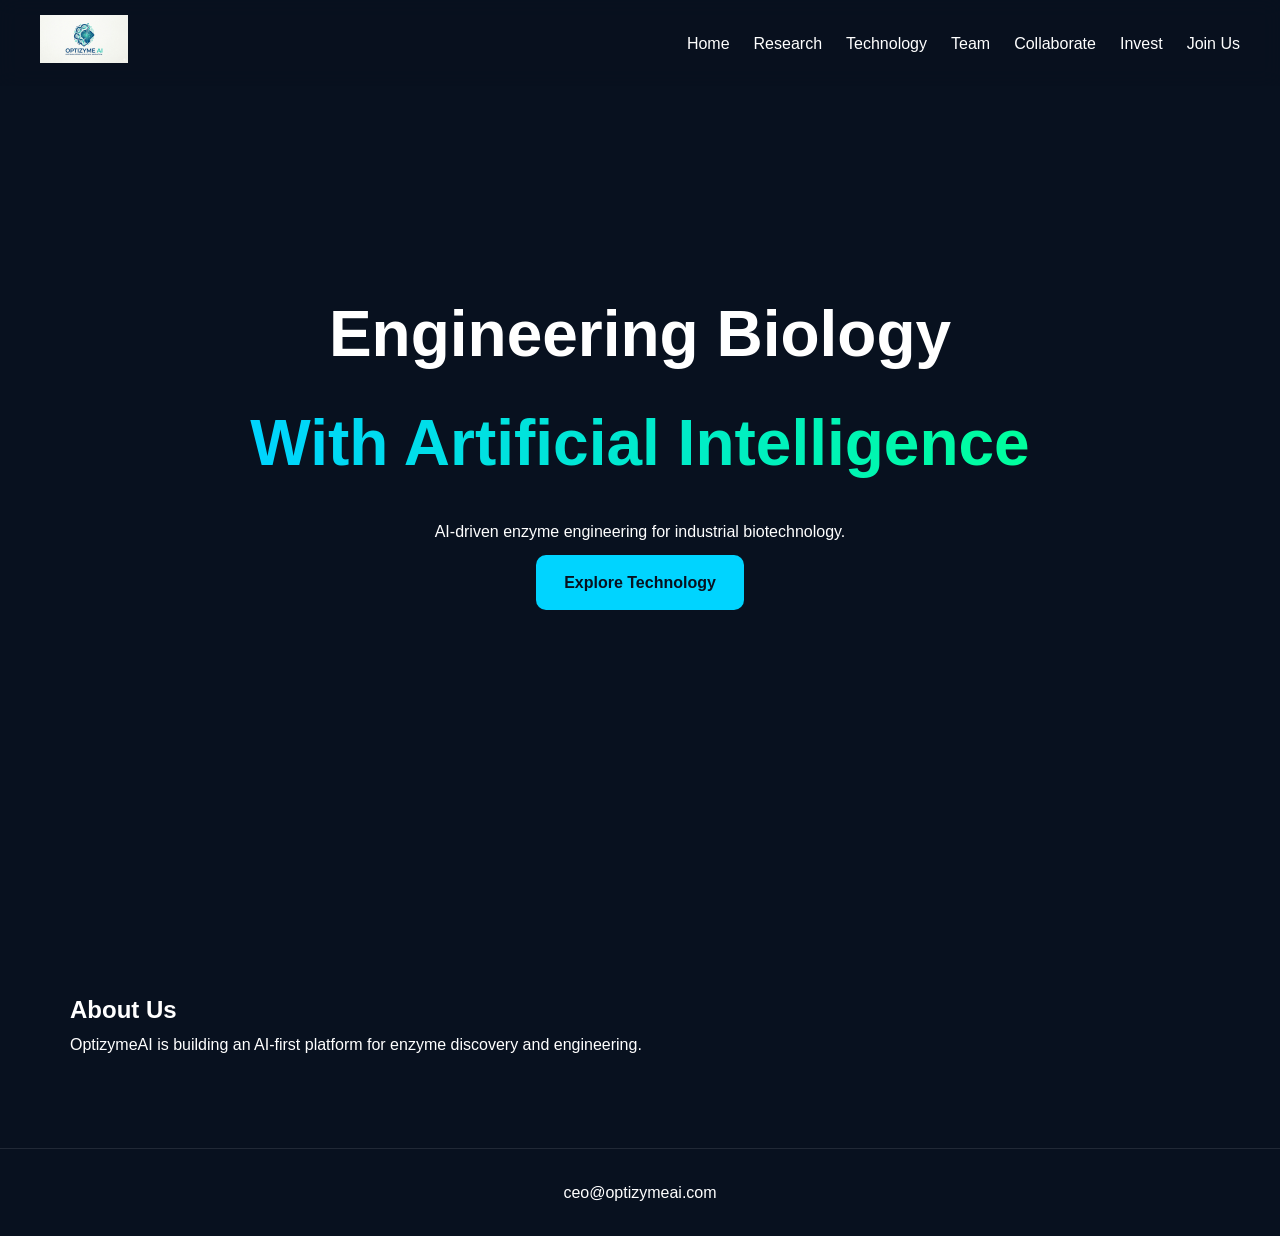
==== index.html @ c74d1031 "Add files via upload" ====
<!DOCTYPE html><html><head><title>OptizymeAI</title>
<link rel="stylesheet" href="style.css"></head><body>
<header><nav><div class="logo"><img src="logo.png"></div>
<ul>
<li><a href="index.html">Home</a></li>
<li><a href="research.html">Research</a></li>
<li><a href="technology.html">Technology</a></li>
<li><a href="team.html">Team</a></li>
<li><a href="collaborate.html">Collaborate</a></li>
<li><a href="invest.html">Invest</a></li>
<li><a href="join.html">Join Us</a></li>
</ul></nav></header>

<section class="hero">
<div class="hero-content">
<h1>Engineering Biology <br><span class="gradient">With Artificial Intelligence</span></h1>
<p>AI-driven enzyme engineering for industrial biotechnology.</p>
<a class="btn" href="technology.html">Explore Technology</a>
</div>
</section>

<section class="section">
<h2>About Us</h2>
<p>OptizymeAI is building an AI-first platform for enzyme discovery and engineering.</p>
</section>
<footer>ceo@optizymeai.com</footer>
</body></html>
---- style.css ----
*{margin:0;padding:0;box-sizing:border-box}
body{
font-family:Arial,sans-serif;
background:#08111f;
color:white;
line-height:1.7;
}
header{
position:fixed;top:0;width:100%;z-index:1000;
background:rgba(8,17,31,.75);
backdrop-filter:blur(10px);
}
nav{display:flex;justify-content:space-between;align-items:center;padding:15px 40px}
.logo img{height:48px}
nav ul{display:flex;list-style:none;gap:24px}
nav a{color:white;text-decoration:none}
.hero{
height:100vh;display:flex;align-items:center;justify-content:center;
text-align:center;position:relative;overflow:hidden;
}
.hero::before{
content:"";position:absolute;inset:0;
background-size:cover;background-position:center;
animation:bgRotate 24s infinite;
filter:brightness(.35);
}
@keyframes bgRotate{
0%,20%{background-image:url('Bg1.png')}
25%,45%{background-image:url('Bg2.png')}
50%,70%{background-image:url('Bg3.png')}
75%,100%{background-image:url('Bg4.png')}
}
.hero-content{position:relative;z-index:2;max-width:900px;padding:20px}
.hero h1{font-size:4rem;margin-bottom:20px}
.gradient{
background:linear-gradient(90deg,#00d4ff,#00ff9c);
-webkit-background-clip:text;
-webkit-text-fill-color:transparent;
}
.btn{
display:inline-block;padding:14px 28px;background:#00d4ff;color:#08111f;
text-decoration:none;border-radius:10px;font-weight:bold;margin:10px;
}
.section{max-width:1200px;margin:auto;padding:90px 30px}
.cards{display:grid;grid-template-columns:repeat(auto-fit,minmax(260px,1fr));gap:20px;margin-top:25px}
.card{
background:rgba(255,255,255,.05);
backdrop-filter:blur(10px);
border:1px solid rgba(255,255,255,.08);
padding:25px;border-radius:18px;
}
footer{text-align:center;padding:30px;border-top:1px solid rgba(255,255,255,.1)}
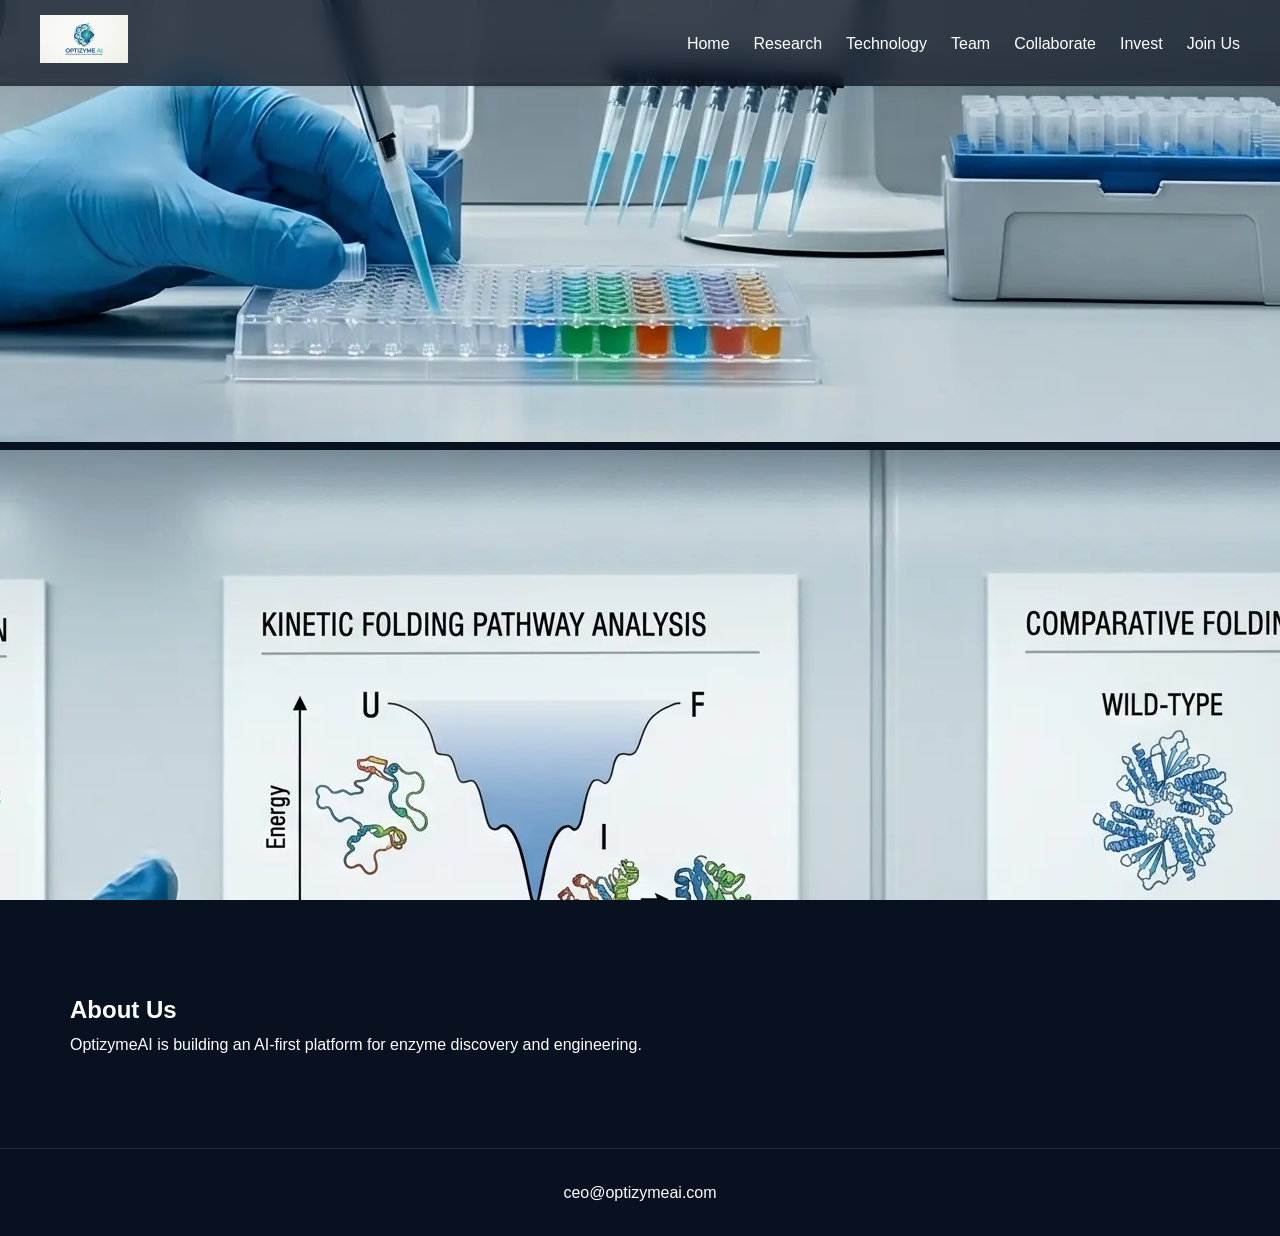
==== commit 28cd037c: "Update index.html" ====
--- a/index.html
+++ b/index.html
@@ -13,11 +13,38 @@
 </ul></nav></header>
 
 <section class="hero">
-<div class="hero-content">
-<h1>Engineering Biology <br><span class="gradient">With Artificial Intelligence</span></h1>
-<p>AI-driven enzyme engineering for industrial biotechnology.</p>
-<a class="btn" href="technology.html">Explore Technology</a>
-</div>
+
+    <div class="slideshow">
+
+        <img src="Bg1.webp" class="slide active">
+        <img src="Bg2.webp" class="slide">
+        <img src="Bg3.webp" class="slide">
+        <img src="Bg4.webp" class="slide">
+
+    </div>
+
+    <div class="hero-overlay"></div>
+
+    <div class="hero-content">
+
+        <h1>
+            Engineering Biology
+            <br>
+            <span class="gradient">
+                With Artificial Intelligence
+            </span>
+        </h1>
+
+        <p>
+            AI-driven enzyme engineering for industrial biotechnology.
+        </p>
+
+        <a class="btn" href="technology.html">
+            Explore Technology
+        </a>
+
+    </div>
+
 </section>
 
 <section class="section">
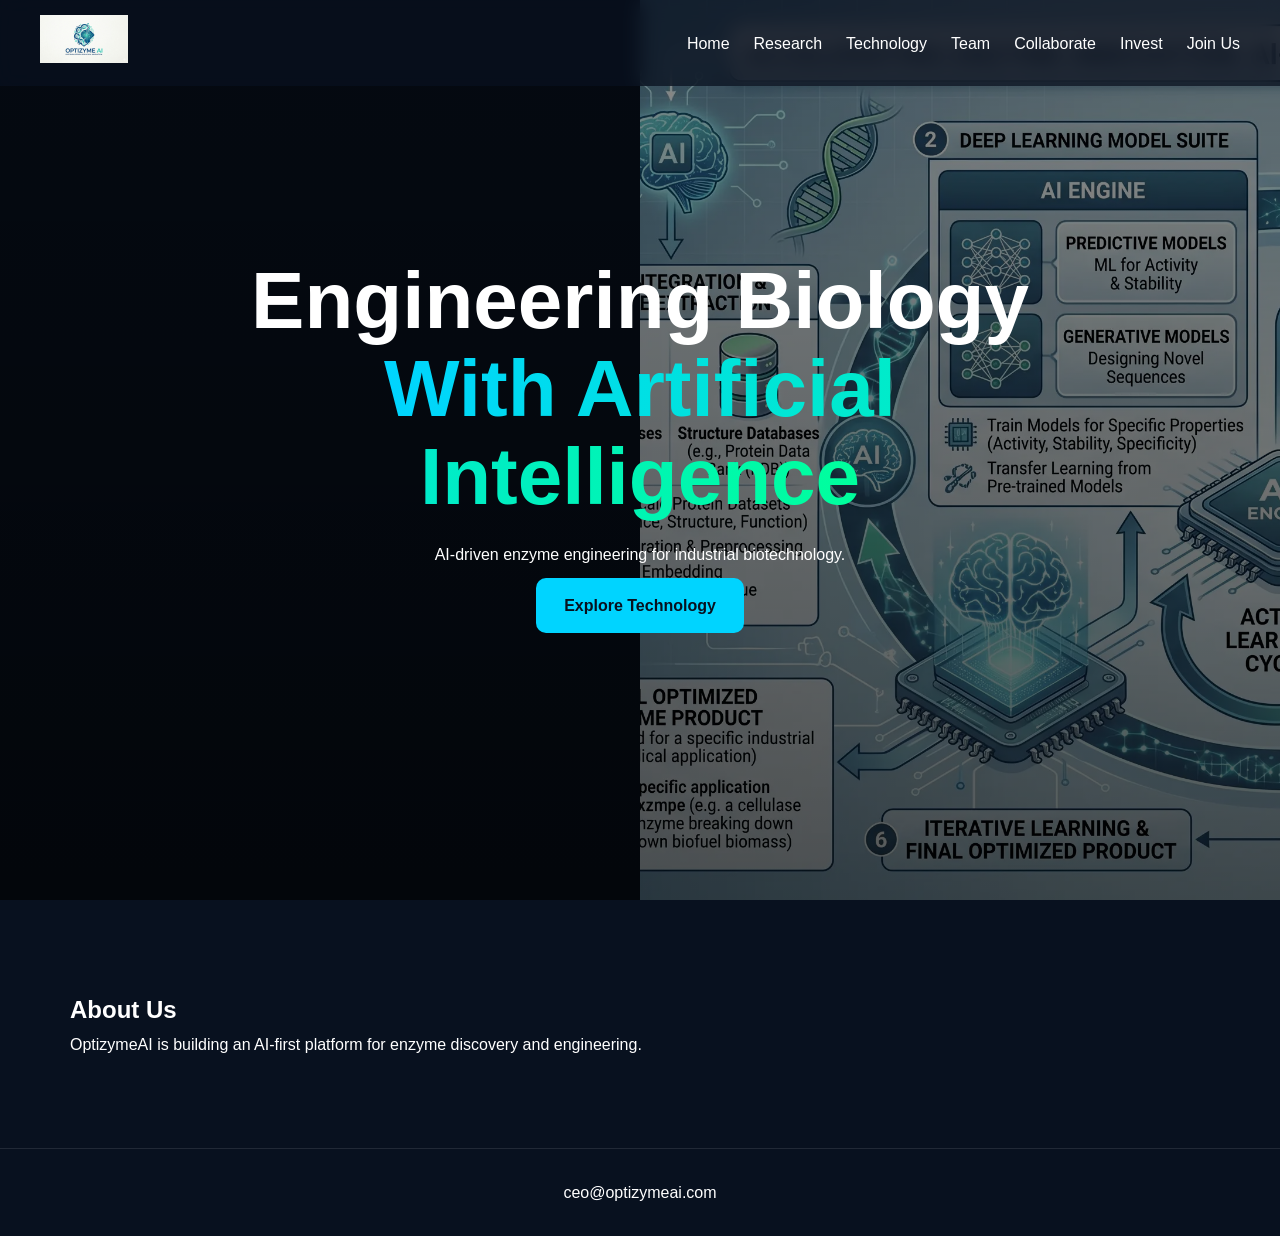
==== commit d76a4494: "Update index.html" ====
--- a/index.html
+++ b/index.html
@@ -52,4 +52,21 @@
 <p>OptizymeAI is building an AI-first platform for enzyme discovery and engineering.</p>
 </section>
 <footer>ceo@optizymeai.com</footer>
+<script>
+
+const slides = document.querySelectorAll('.slide');
+
+let current = 0;
+
+setInterval(() => {
+
+    slides[current].classList.remove('active');
+
+    current = (current + 1) % slides.length;
+
+    slides[current].classList.add('active');
+
+}, 6000);
+
+</script>
 </body></html>
--- a/style.css
+++ b/style.css
@@ -19,24 +19,107 @@
 height:100vh;display:flex;align-items:center;justify-content:center;
 text-align:center;position:relative;overflow:hidden;
 }
-.hero::before{
-content:"";position:absolute;inset:0;
-background-size:cover;background-position:center;
-animation:bgRotate 24s infinite;
-filter:brightness(.35);
+.hero {
+
+    height: 100vh;
+
+    position: relative;
+
+    overflow: hidden;
+
+    display: flex;
+
+    justify-content: center;
+
+    align-items: center;
+
 }
-@keyframes bgRotate{
-0%,20%{background-image:url('Bg1.png')}
-25%,45%{background-image:url('Bg2.png')}
-50%,70%{background-image:url('Bg3.png')}
-75%,100%{background-image:url('Bg4.png')}
+
+.slideshow {
+
+    position: absolute;
+
+    width: 100%;
+
+    height: 100%;
+
 }
-.hero-content{position:relative;z-index:2;max-width:900px;padding:20px}
-.hero h1{font-size:4rem;margin-bottom:20px}
-.gradient{
-background:linear-gradient(90deg,#00d4ff,#00ff9c);
--webkit-background-clip:text;
--webkit-text-fill-color:transparent;
+
+.slide {
+
+    position: absolute;
+
+    width: 100%;
+
+    height: 100%;
+
+    object-fit: cover;
+
+    opacity: 0;
+
+    transition: opacity 2s ease-in-out;
+
+}
+
+.slide.active {
+
+    opacity: 1;
+
+}
+
+.hero-overlay {
+
+    position: absolute;
+
+    inset: 0;
+
+    background:
+    linear-gradient(
+    rgba(0,0,0,0.45),
+    rgba(0,0,0,0.65));
+
+    z-index: 2;
+
+}
+
+.hero-content {
+
+    position: relative;
+
+    z-index: 3;
+
+    text-align: center;
+
+    max-width: 900px;
+
+    padding: 20px;
+
+}
+
+.hero h1 {
+
+    font-size: 5rem;
+
+    font-weight: 800;
+
+    line-height: 1.1;
+
+    margin-bottom: 20px;
+
+}
+
+.gradient {
+
+    background:
+    linear-gradient(
+    90deg,
+    #00d4ff,
+    #00ff9c);
+
+    -webkit-background-clip: text;
+
+    -webkit-text-fill-color: transparent;
+
 }
 .btn{
 display:inline-block;padding:14px 28px;background:#00d4ff;color:#08111f;
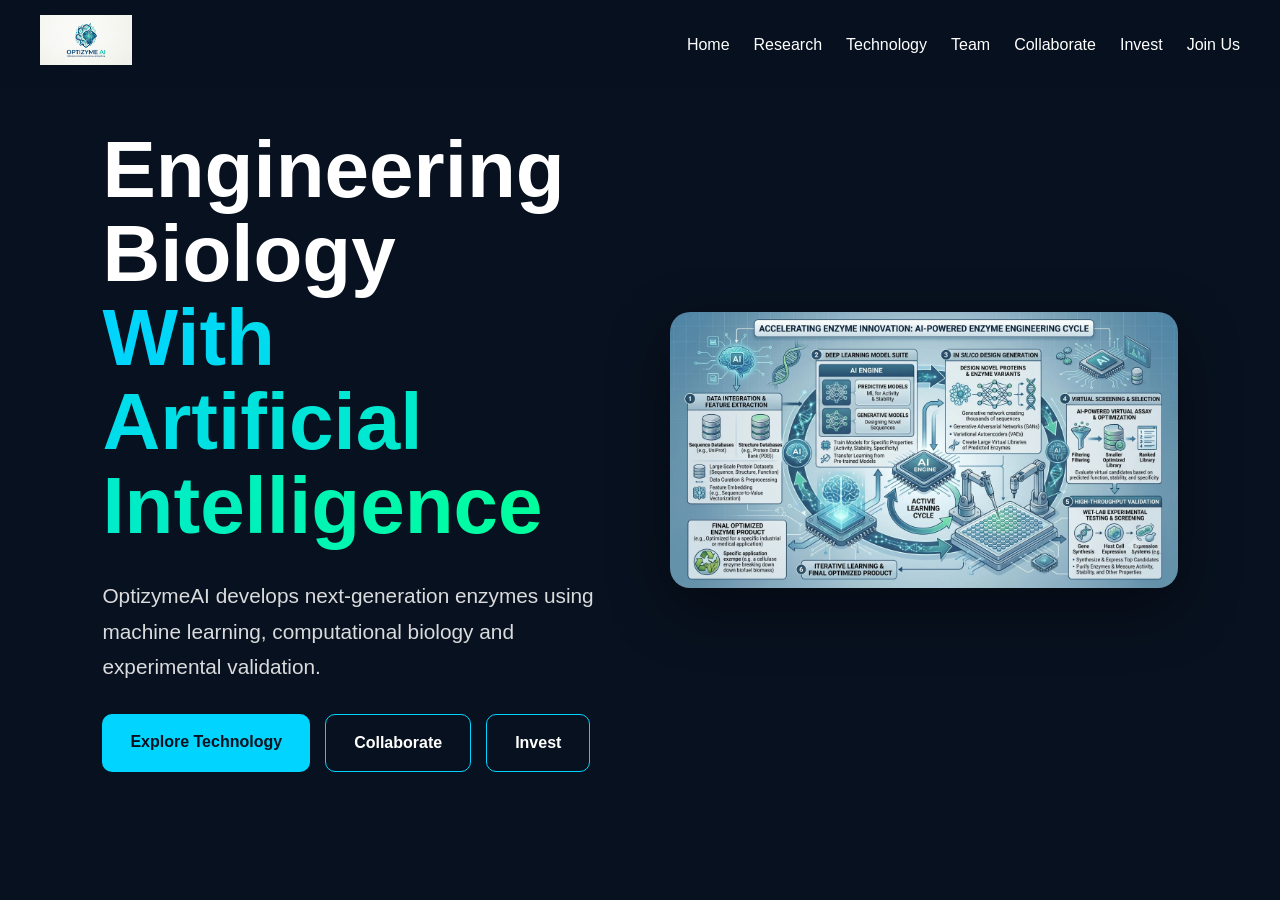
==== commit cdbd81da: "Add files via upload" ====
--- a/index.html
+++ b/index.html
@@ -1,7 +1,7 @@
-
-<!DOCTYPE html><html><head><title>OptizymeAI</title>
-<link rel="stylesheet" href="style.css"></head><body>
-<header><nav><div class="logo"><img src="logo.png"></div>
+<!DOCTYPE html>
+<html><head><meta charset="UTF-8"><meta name="viewport" content="width=device-width, initial-scale=1.0">
+<title>OptizymeAI</title><link rel="stylesheet" href="style.css"></head><body>
+<header><nav><div class="logo"><img src="logo.png" alt="OptizymeAI"></div>
 <ul>
 <li><a href="index.html">Home</a></li>
 <li><a href="research.html">Research</a></li>
@@ -13,60 +13,26 @@
 </ul></nav></header>
 
 <section class="hero">
-
-    <div class="slideshow">
-
-        <img src="Bg1.webp" class="slide active">
-        <img src="Bg2.webp" class="slide">
-        <img src="Bg3.webp" class="slide">
-        <img src="Bg4.webp" class="slide">
-
-    </div>
-
-    <div class="hero-overlay"></div>
-
-    <div class="hero-content">
-
-        <h1>
-            Engineering Biology
-            <br>
-            <span class="gradient">
-                With Artificial Intelligence
-            </span>
-        </h1>
-
-        <p>
-            AI-driven enzyme engineering for industrial biotechnology.
-        </p>
-
-        <a class="btn" href="technology.html">
-            Explore Technology
-        </a>
-
-    </div>
-
+<div class="hero-left">
+<h1>Engineering Biology<br><span class="gradient">With Artificial Intelligence</span></h1>
+<p>OptizymeAI develops next-generation enzymes using machine learning, computational biology and experimental validation.</p>
+<div class="hero-buttons">
+<a class="btn" href="technology.html">Explore Technology</a>
+<a class="btn-secondary" href="collaborate.html">Collaborate</a>
+<a class="btn-secondary" href="invest.html">Invest</a>
+</div>
+</div>
+<div class="hero-right"><img src="Bg1.webp" alt="OptizymeAI"></div>
 </section>
 
-<section class="section">
-<h2>About Us</h2>
-<p>OptizymeAI is building an AI-first platform for enzyme discovery and engineering.</p>
-</section>
-<footer>ceo@optizymeai.com</footer>
 <script>
-
-const slides = document.querySelectorAll('.slide');
-
-let current = 0;
-
-setInterval(() => {
-
-    slides[current].classList.remove('active');
-
-    current = (current + 1) % slides.length;
-
-    slides[current].classList.add('active');
-
-}, 6000);
-
+const heroImages=['Bg1.webp','Bg2.webp','Bg3.webp','Bg4.webp'];
+let currentImage=0;
+const heroImage=document.querySelector('.hero-right img');
+setInterval(()=>{
+currentImage=(currentImage+1)%heroImages.length;
+heroImage.style.opacity=0;
+setTimeout(()=>{heroImage.src=heroImages[currentImage];heroImage.style.opacity=1;},500);
+},6000);
 </script>
-</body></html>
+</body></html>
--- a/style.css
+++ b/style.css
@@ -1,136 +1,20 @@
 
 *{margin:0;padding:0;box-sizing:border-box}
-body{
-font-family:Arial,sans-serif;
-background:#08111f;
-color:white;
-line-height:1.7;
-}
-header{
-position:fixed;top:0;width:100%;z-index:1000;
-background:rgba(8,17,31,.75);
-backdrop-filter:blur(10px);
-}
+body{font-family:Arial,sans-serif;background:#08111f;color:white;line-height:1.7}
+header{position:fixed;top:0;width:100%;z-index:1000;background:rgba(8,17,31,.85);backdrop-filter:blur(10px)}
 nav{display:flex;justify-content:space-between;align-items:center;padding:15px 40px}
-.logo img{height:48px}
+.logo img{height:50px}
 nav ul{display:flex;list-style:none;gap:24px}
 nav a{color:white;text-decoration:none}
-.hero{
-height:100vh;display:flex;align-items:center;justify-content:center;
-text-align:center;position:relative;overflow:hidden;
-}
-.hero {
-
-    height: 100vh;
-
-    position: relative;
-
-    overflow: hidden;
-
-    display: flex;
-
-    justify-content: center;
-
-    align-items: center;
-
-}
-
-.slideshow {
-
-    position: absolute;
-
-    width: 100%;
-
-    height: 100%;
-
-}
-
-.slide {
-
-    position: absolute;
-
-    width: 100%;
-
-    height: 100%;
-
-    object-fit: cover;
-
-    opacity: 0;
-
-    transition: opacity 2s ease-in-out;
-
-}
-
-.slide.active {
-
-    opacity: 1;
-
-}
-
-.hero-overlay {
-
-    position: absolute;
-
-    inset: 0;
-
-    background:
-    linear-gradient(
-    rgba(0,0,0,0.45),
-    rgba(0,0,0,0.65));
-
-    z-index: 2;
-
-}
-
-.hero-content {
-
-    position: relative;
-
-    z-index: 3;
-
-    text-align: center;
-
-    max-width: 900px;
-
-    padding: 20px;
-
-}
-
-.hero h1 {
-
-    font-size: 5rem;
-
-    font-weight: 800;
-
-    line-height: 1.1;
-
-    margin-bottom: 20px;
-
-}
-
-.gradient {
-
-    background:
-    linear-gradient(
-    90deg,
-    #00d4ff,
-    #00ff9c);
-
-    -webkit-background-clip: text;
-
-    -webkit-text-fill-color: transparent;
-
-}
-.btn{
-display:inline-block;padding:14px 28px;background:#00d4ff;color:#08111f;
-text-decoration:none;border-radius:10px;font-weight:bold;margin:10px;
-}
-.section{max-width:1200px;margin:auto;padding:90px 30px}
-.cards{display:grid;grid-template-columns:repeat(auto-fit,minmax(260px,1fr));gap:20px;margin-top:25px}
-.card{
-background:rgba(255,255,255,.05);
-backdrop-filter:blur(10px);
-border:1px solid rgba(255,255,255,.08);
-padding:25px;border-radius:18px;
-}
-footer{text-align:center;padding:30px;border-top:1px solid rgba(255,255,255,.1)}
+.hero{min-height:100vh;display:flex;align-items:center;justify-content:space-between;padding:120px 8%;gap:60px}
+.hero-left{flex:1}
+.hero-right{flex:1;display:flex;justify-content:center;align-items:center}
+.hero-right img{width:100%;max-width:750px;border-radius:20px;transition:opacity .8s ease;box-shadow:0 20px 60px rgba(0,0,0,.4)}
+.hero h1{font-size:5rem;font-weight:800;line-height:1.05;margin-bottom:30px}
+.hero p{font-size:1.3rem;max-width:650px;margin-bottom:30px;color:rgba(255,255,255,.85)}
+.gradient{background:linear-gradient(90deg,#00d4ff,#00ff9c);-webkit-background-clip:text;-webkit-text-fill-color:transparent}
+.hero-buttons{display:flex;gap:15px;flex-wrap:wrap}
+.btn,.btn-secondary{padding:14px 28px;border-radius:10px;text-decoration:none;font-weight:bold}
+.btn{background:#00d4ff;color:#08111f}
+.btn-secondary{border:1px solid #00d4ff;color:white}
+@media(max-width:900px){.hero{flex-direction:column;text-align:center}.hero h1{font-size:3rem}}
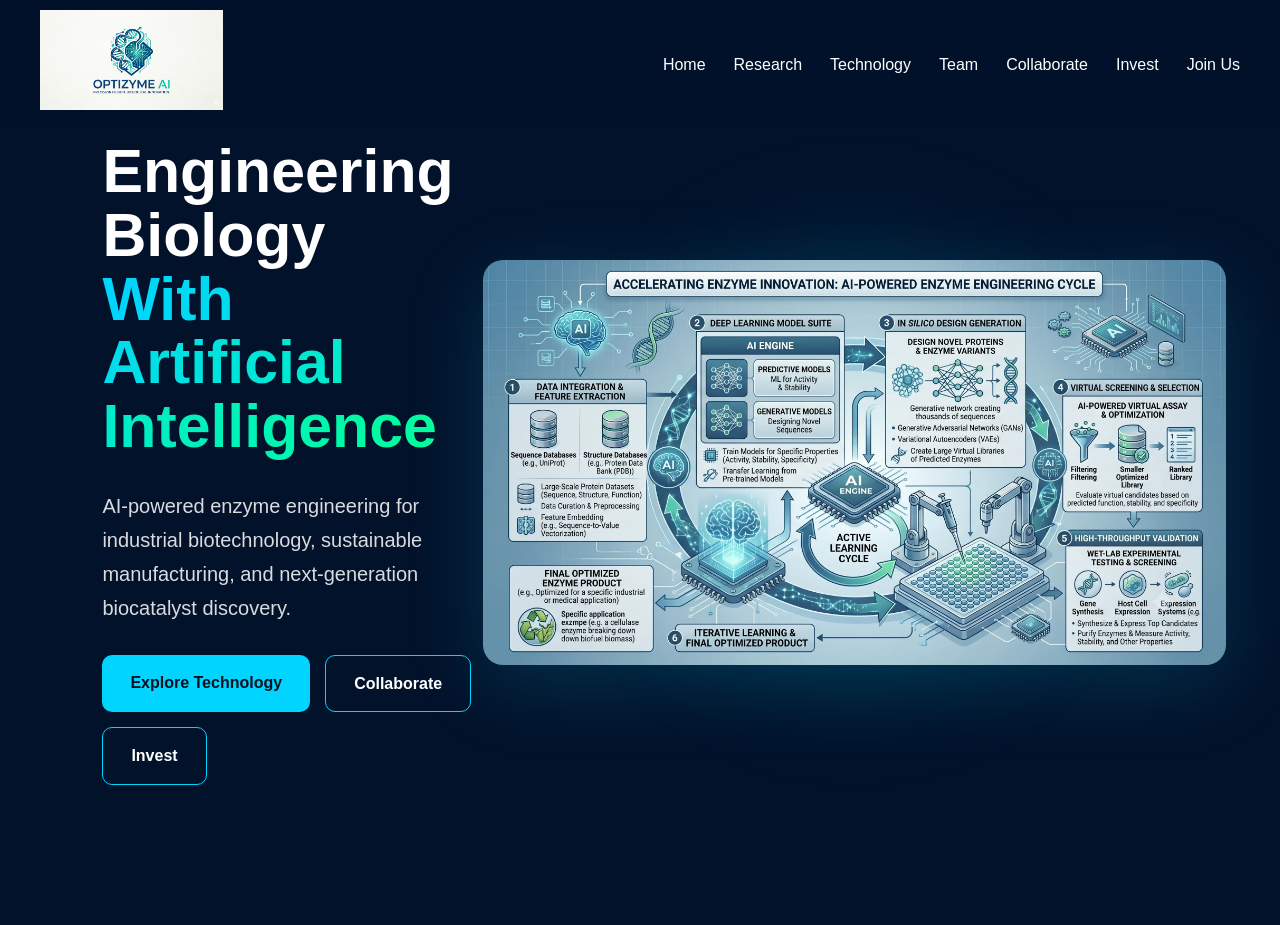
==== commit 8fd4b4d2: "Add files via upload" ====
--- a/index.html
+++ b/index.html
@@ -1,7 +1,19 @@
 <!DOCTYPE html>
-<html><head><meta charset="UTF-8"><meta name="viewport" content="width=device-width, initial-scale=1.0">
-<title>OptizymeAI</title><link rel="stylesheet" href="style.css"></head><body>
-<header><nav><div class="logo"><img src="logo.png" alt="OptizymeAI"></div>
+<html>
+<head>
+<meta charset="UTF-8">
+<meta name="viewport" content="width=device-width, initial-scale=1.0">
+<title>OptizymeAI</title>
+<link rel="stylesheet" href="style.css">
+</head>
+<body>
+
+<header>
+<nav>
+<div class="logo">
+<img src="logo.png" alt="OptizymeAI">
+</div>
+
 <ul>
 <li><a href="index.html">Home</a></li>
 <li><a href="research.html">Research</a></li>
@@ -10,29 +22,81 @@
 <li><a href="collaborate.html">Collaborate</a></li>
 <li><a href="invest.html">Invest</a></li>
 <li><a href="join.html">Join Us</a></li>
-</ul></nav></header>
+</ul>
+</nav>
+</header>
 
 <section class="hero">
+
 <div class="hero-left">
-<h1>Engineering Biology<br><span class="gradient">With Artificial Intelligence</span></h1>
-<p>OptizymeAI develops next-generation enzymes using machine learning, computational biology and experimental validation.</p>
+
+<h1>
+Engineering Biology<br>
+<span class="gradient">With Artificial Intelligence</span>
+</h1>
+
+<p>
+AI-powered enzyme engineering for industrial biotechnology,
+sustainable manufacturing, and next-generation biocatalyst discovery.
+</p>
+
 <div class="hero-buttons">
-<a class="btn" href="technology.html">Explore Technology</a>
-<a class="btn-secondary" href="collaborate.html">Collaborate</a>
-<a class="btn-secondary" href="invest.html">Invest</a>
+
+<a class="btn" href="technology.html">
+Explore Technology
+</a>
+
+<a class="btn-secondary" href="collaborate.html">
+Collaborate
+</a>
+
+<a class="btn-secondary" href="invest.html">
+Invest
+</a>
+
 </div>
+
 </div>
-<div class="hero-right"><img src="Bg1.webp" alt="OptizymeAI"></div>
+
+<div class="hero-right">
+<img src="Bg1.webp" alt="OptizymeAI">
+</div>
+
 </section>
 
 <script>
-const heroImages=['Bg1.webp','Bg2.webp','Bg3.webp','Bg4.webp'];
-let currentImage=0;
-const heroImage=document.querySelector('.hero-right img');
-setInterval(()=>{
-currentImage=(currentImage+1)%heroImages.length;
-heroImage.style.opacity=0;
-setTimeout(()=>{heroImage.src=heroImages[currentImage];heroImage.style.opacity=1;},500);
-},6000);
+
+const heroImages = [
+'Bg1.webp',
+'Bg2.webp',
+'Bg3.webp',
+'Bg4.webp'
+];
+
+let currentImage = 0;
+
+const heroImage =
+document.querySelector('.hero-right img');
+
+setInterval(() => {
+
+currentImage =
+(currentImage + 1) % heroImages.length;
+
+heroImage.style.opacity = 0;
+
+setTimeout(() => {
+
+heroImage.src =
+heroImages[currentImage];
+
+heroImage.style.opacity = 1;
+
+}, 500);
+
+}, 6000);
+
 </script>
-</body></html>+
+</body>
+</html>
--- a/style.css
+++ b/style.css
@@ -1,20 +1,180 @@
 
 *{margin:0;padding:0;box-sizing:border-box}
-body{font-family:Arial,sans-serif;background:#08111f;color:white;line-height:1.7}
-header{position:fixed;top:0;width:100%;z-index:1000;background:rgba(8,17,31,.85);backdrop-filter:blur(10px)}
-nav{display:flex;justify-content:space-between;align-items:center;padding:15px 40px}
-.logo img{height:50px}
-nav ul{display:flex;list-style:none;gap:24px}
-nav a{color:white;text-decoration:none}
-.hero{min-height:100vh;display:flex;align-items:center;justify-content:space-between;padding:120px 8%;gap:60px}
-.hero-left{flex:1}
-.hero-right{flex:1;display:flex;justify-content:center;align-items:center}
-.hero-right img{width:100%;max-width:750px;border-radius:20px;transition:opacity .8s ease;box-shadow:0 20px 60px rgba(0,0,0,.4)}
-.hero h1{font-size:5rem;font-weight:800;line-height:1.05;margin-bottom:30px}
-.hero p{font-size:1.3rem;max-width:650px;margin-bottom:30px;color:rgba(255,255,255,.85)}
-.gradient{background:linear-gradient(90deg,#00d4ff,#00ff9c);-webkit-background-clip:text;-webkit-text-fill-color:transparent}
-.hero-buttons{display:flex;gap:15px;flex-wrap:wrap}
-.btn,.btn-secondary{padding:14px 28px;border-radius:10px;text-decoration:none;font-weight:bold}
-.btn{background:#00d4ff;color:#08111f}
-.btn-secondary{border:1px solid #00d4ff;color:white}
-@media(max-width:900px){.hero{flex-direction:column;text-align:center}.hero h1{font-size:3rem}}
+
+body{
+font-family:Arial,sans-serif;
+background:#03122b;
+color:white;
+line-height:1.7;
+}
+
+header{
+position:fixed;
+top:0;
+width:100%;
+z-index:1000;
+padding-top:10px;
+padding-bottom:10px;
+background:rgba(3,18,43,.85);
+backdrop-filter:blur(10px);
+}
+
+nav{
+display:flex;
+justify-content:space-between;
+align-items:center;
+padding:0 40px;
+}
+
+.logo img{
+height:100px;
+}
+
+nav ul{
+display:flex;
+list-style:none;
+gap:28px;
+}
+
+nav a{
+color:white;
+text-decoration:none;
+transition:.3s;
+}
+
+nav a:hover{
+color:#00d4ff;
+}
+
+.hero{
+min-height:100vh;
+display:flex;
+align-items:center;
+justify-content:space-between;
+padding:140px 8%;
+gap:60px;
+}
+
+.hero-left{
+flex:.8;
+}
+
+.hero-right{
+flex:1.4;
+display:flex;
+justify-content:center;
+align-items:center;
+position:relative;
+}
+
+.hero-right::before{
+content:'';
+position:absolute;
+width:550px;
+height:550px;
+background:radial-gradient(circle,
+rgba(0,212,255,.22),
+transparent 70%);
+filter:blur(50px);
+z-index:-1;
+}
+
+.hero-right img{
+width:115%;
+max-width:1200px;
+border-radius:20px;
+box-shadow:0 20px 80px rgba(0,212,255,.15);
+transition:
+opacity .8s ease,
+transform .8s ease;
+}
+
+.hero-right img:hover{
+transform:scale(1.02);
+}
+
+.hero h1{
+font-size:3.8rem;
+font-weight:800;
+line-height:1.05;
+margin-bottom:30px;
+}
+
+.hero p{
+font-size:1.25rem;
+max-width:650px;
+margin-bottom:30px;
+color:rgba(255,255,255,.85);
+}
+
+.gradient{
+background:linear-gradient(
+90deg,
+#00d4ff,
+#00ff9c);
+-webkit-background-clip:text;
+-webkit-text-fill-color:transparent;
+}
+
+.hero-buttons{
+display:flex;
+gap:15px;
+flex-wrap:wrap;
+}
+
+.btn,
+.btn-secondary{
+padding:14px 28px;
+border-radius:10px;
+text-decoration:none;
+font-weight:bold;
+transition:.3s;
+}
+
+.btn{
+background:#00d4ff;
+color:#08111f;
+}
+
+.btn:hover{
+transform:translateY(-2px);
+}
+
+.btn-secondary{
+border:1px solid #00d4ff;
+color:white;
+}
+
+.btn-secondary:hover{
+background:rgba(0,212,255,.12);
+}
+
+@media(max-width:1100px){
+
+.hero{
+flex-direction:column;
+text-align:center;
+}
+
+.hero-right{
+flex:1;
+}
+
+.hero-right img{
+width:100%;
+max-width:700px;
+}
+
+.hero h1{
+font-size:3rem;
+}
+
+.hero-buttons{
+justify-content:center;
+}
+
+.logo img{
+height:70px;
+}
+
+}
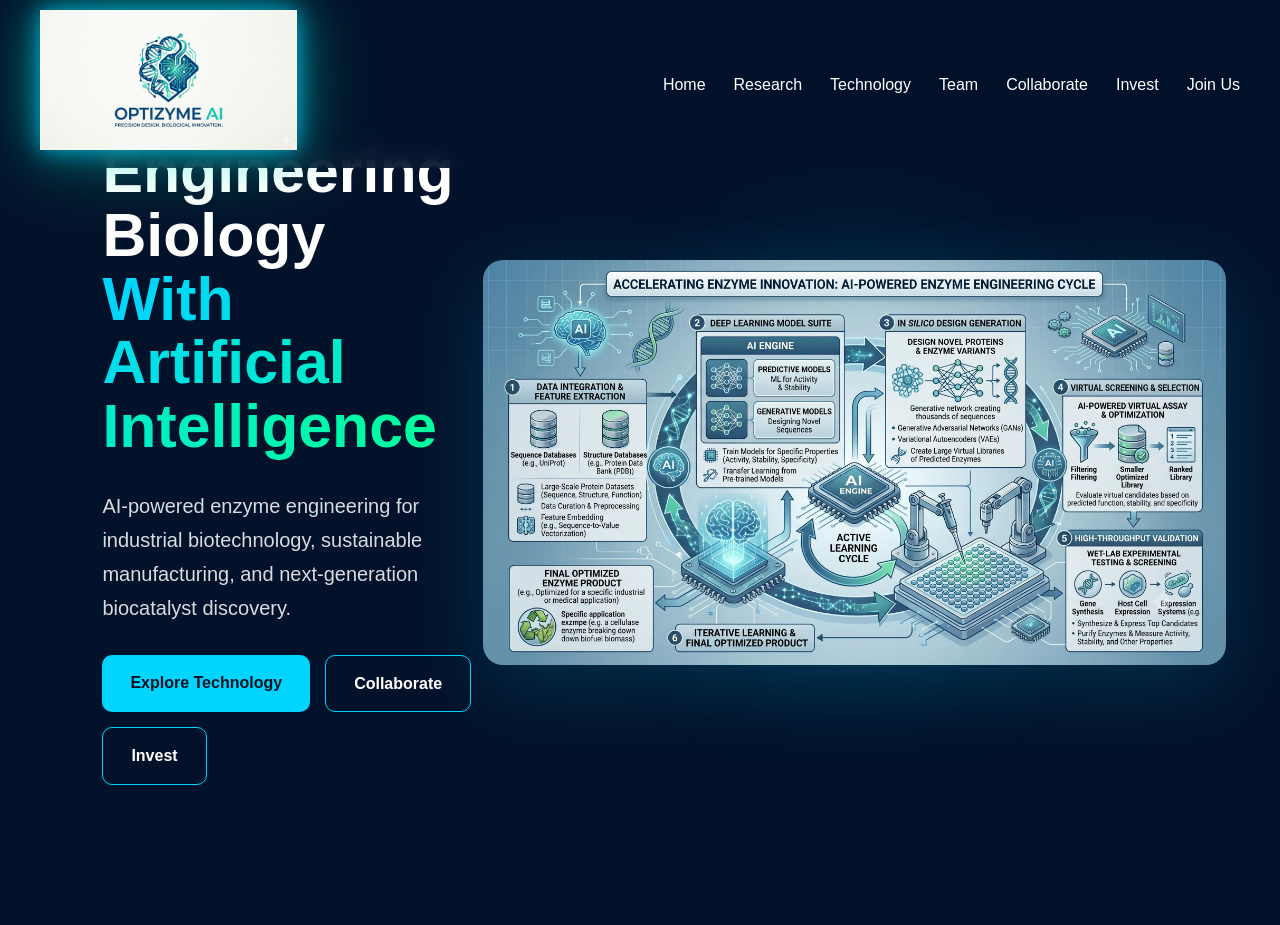
==== commit 5d209dbd: "Update index.html" ====
--- a/index.html
+++ b/index.html
@@ -5,6 +5,7 @@
 <meta name="viewport" content="width=device-width, initial-scale=1.0">
 <title>OptizymeAI</title>
 <link rel="stylesheet" href="style.css">
+<link rel="stylesheet" href="logo_glow.css">
 </head>
 <body>
 
--- a/logo_glow.css
+++ b/logo_glow.css
@@ -0,0 +1,32 @@
+
+.logo{
+    position:relative;
+}
+
+.logo img{
+
+    height:140px;
+
+    width:auto;
+
+    object-fit:contain;
+
+    filter:
+        drop-shadow(0 0 10px rgba(0,212,255,.6))
+        drop-shadow(0 0 20px rgba(0,212,255,.4))
+        drop-shadow(0 0 40px rgba(0,255,156,.3));
+
+    transition:all .4s ease;
+
+}
+
+.logo img:hover{
+
+    filter:
+        drop-shadow(0 0 20px rgba(0,212,255,.9))
+        drop-shadow(0 0 40px rgba(0,212,255,.7))
+        drop-shadow(0 0 70px rgba(0,255,156,.5));
+
+    transform:scale(1.05);
+
+}
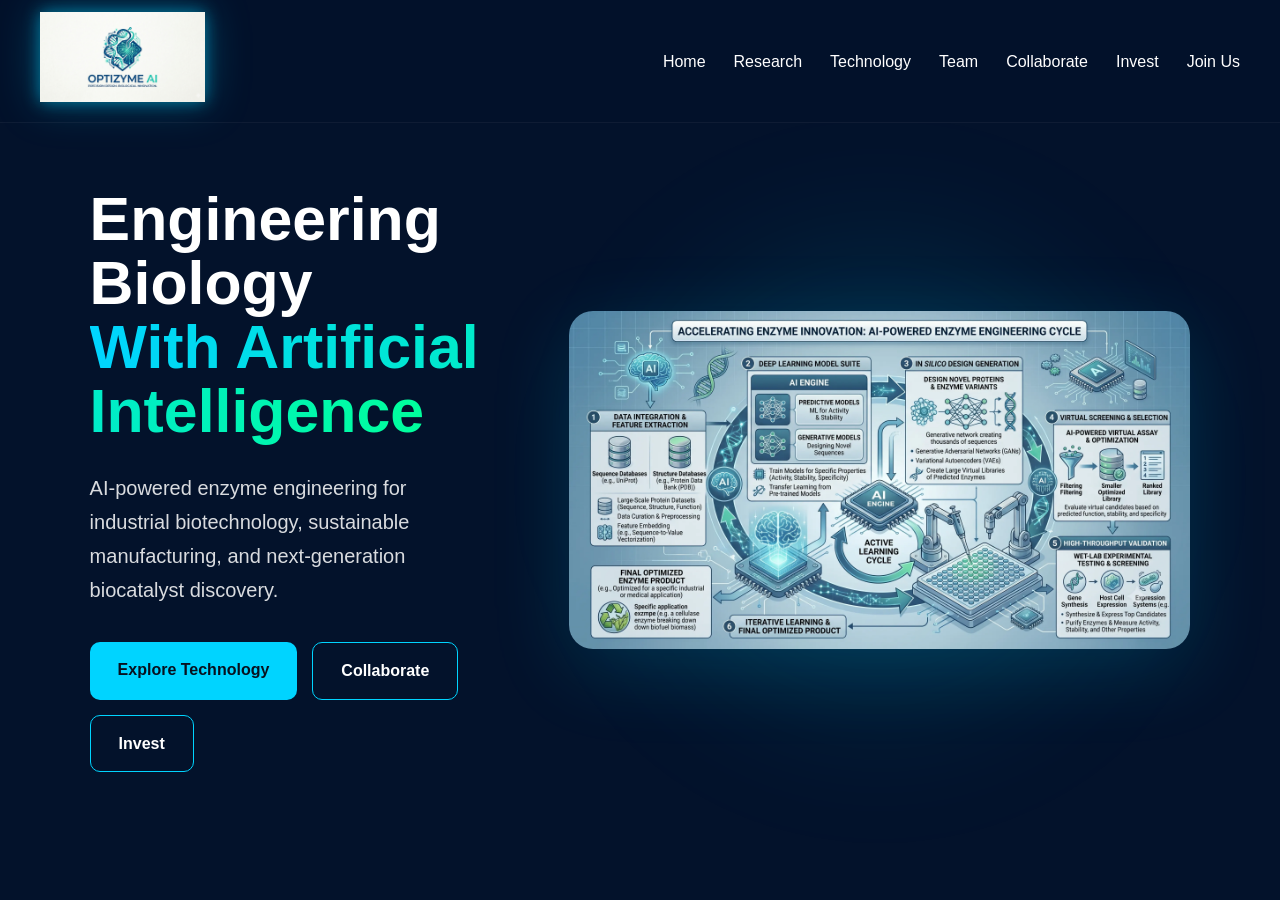
==== commit bea1f915: "Update index.html" ====
--- a/index.html
+++ b/index.html
@@ -4,8 +4,7 @@
 <meta charset="UTF-8">
 <meta name="viewport" content="width=device-width, initial-scale=1.0">
 <title>OptizymeAI</title>
-<link rel="stylesheet" href="style.css">
-<link rel="stylesheet" href="logo_glow.css">
+<link rel="stylesheet" href="OptizymeAI_Premium.css">
 </head>
 <body>
 
--- a/OptizymeAI_Premium.css
+++ b/OptizymeAI_Premium.css
@@ -0,0 +1,405 @@
+
+/* ===== OPTIZYMEAI PREMIUM CSS ===== */
+
+*{
+    margin:0;
+    padding:0;
+    box-sizing:border-box;
+}
+
+:root{
+    --bg:#03122b;
+    --primary:#00d4ff;
+    --secondary:#00ff9c;
+    --text:#ffffff;
+}
+
+body{
+    font-family:Arial,sans-serif;
+    background:var(--bg);
+    color:var(--text);
+    line-height:1.7;
+    overflow-x:hidden;
+}
+
+/* ---------- HEADER ---------- */
+
+header{
+    position:fixed;
+    top:0;
+    width:100%;
+    z-index:1000;
+
+    background:rgba(3,18,43,.88);
+
+    backdrop-filter:blur(14px);
+
+    border-bottom:1px solid rgba(255,255,255,.05);
+}
+
+nav{
+
+    max-width:1600px;
+
+    margin:auto;
+
+    display:flex;
+
+    justify-content:space-between;
+
+    align-items:center;
+
+    padding:12px 40px;
+
+    gap:40px;
+}
+
+.logo{
+
+    flex-shrink:0;
+
+}
+
+.logo img{
+
+    height:90px;
+
+    width:auto;
+
+    max-width:260px;
+
+    object-fit:contain;
+
+    filter:
+        drop-shadow(0 0 8px rgba(0,212,255,.5))
+        drop-shadow(0 0 20px rgba(0,212,255,.25));
+
+    transition:all .4s ease;
+}
+
+.logo img:hover{
+
+    transform:scale(1.04);
+
+    filter:
+        drop-shadow(0 0 15px rgba(0,212,255,.8))
+        drop-shadow(0 0 30px rgba(0,255,156,.4));
+}
+
+nav ul{
+
+    display:flex;
+
+    align-items:center;
+
+    justify-content:flex-end;
+
+    gap:28px;
+
+    list-style:none;
+
+    flex-wrap:wrap;
+}
+
+nav a{
+
+    color:white;
+
+    text-decoration:none;
+
+    font-weight:500;
+
+    transition:.3s;
+}
+
+nav a:hover{
+
+    color:var(--primary);
+}
+
+/* ---------- HERO ---------- */
+
+.hero{
+
+    min-height:100vh;
+
+    max-width:1600px;
+
+    margin:auto;
+
+    display:flex;
+
+    align-items:center;
+
+    justify-content:space-between;
+
+    gap:80px;
+
+    padding:
+        140px
+        7%
+        80px;
+}
+
+.hero-left{
+
+    flex:0.9;
+}
+
+.hero-right{
+
+    flex:1.4;
+
+    display:flex;
+
+    justify-content:center;
+
+    align-items:center;
+
+    position:relative;
+}
+
+.hero-right::before{
+
+    content:'';
+
+    position:absolute;
+
+    width:600px;
+
+    height:600px;
+
+    background:
+        radial-gradient(
+            circle,
+            rgba(0,212,255,.22),
+            transparent 70%
+        );
+
+    filter:blur(60px);
+
+    z-index:-1;
+}
+
+.hero-right img{
+
+    width:100%;
+
+    max-width:1200px;
+
+    border-radius:24px;
+
+    box-shadow:
+        0 20px 80px rgba(0,212,255,.15);
+
+    transition:
+        opacity .8s ease,
+        transform .8s ease;
+}
+
+.hero-right img:hover{
+
+    transform:scale(1.02);
+}
+
+.hero h1{
+
+    font-size:3.8rem;
+
+    font-weight:800;
+
+    line-height:1.05;
+
+    margin-bottom:28px;
+}
+
+.hero p{
+
+    font-size:1.25rem;
+
+    color:rgba(255,255,255,.85);
+
+    max-width:650px;
+
+    margin-bottom:35px;
+}
+
+.gradient{
+
+    background:
+        linear-gradient(
+            90deg,
+            var(--primary),
+            var(--secondary)
+        );
+
+    -webkit-background-clip:text;
+
+    -webkit-text-fill-color:transparent;
+}
+
+.hero-buttons{
+
+    display:flex;
+
+    gap:15px;
+
+    flex-wrap:wrap;
+}
+
+.btn,
+.btn-secondary{
+
+    padding:14px 28px;
+
+    border-radius:10px;
+
+    text-decoration:none;
+
+    font-weight:700;
+
+    transition:.3s;
+}
+
+.btn{
+
+    background:var(--primary);
+
+    color:#08111f;
+}
+
+.btn:hover{
+
+    transform:translateY(-3px);
+}
+
+.btn-secondary{
+
+    border:1px solid var(--primary);
+
+    color:white;
+}
+
+.btn-secondary:hover{
+
+    background:rgba(0,212,255,.12);
+}
+
+/* ---------- CONTENT ---------- */
+
+.section{
+
+    max-width:1400px;
+
+    margin:auto;
+
+    padding:90px 40px;
+}
+
+.cards{
+
+    display:grid;
+
+    grid-template-columns:
+        repeat(auto-fit,minmax(280px,1fr));
+
+    gap:25px;
+
+    margin-top:30px;
+}
+
+.card{
+
+    background:
+        rgba(255,255,255,.04);
+
+    border:
+        1px solid rgba(255,255,255,.08);
+
+    backdrop-filter:blur(10px);
+
+    border-radius:18px;
+
+    padding:28px;
+
+    transition:.3s;
+}
+
+.card:hover{
+
+    transform:translateY(-8px);
+
+    border-color:var(--primary);
+}
+
+footer{
+
+    text-align:center;
+
+    padding:40px;
+
+    border-top:
+        1px solid rgba(255,255,255,.08);
+}
+
+/* ---------- RESPONSIVE ---------- */
+
+@media(max-width:1200px){
+
+    .logo img{
+        height:75px;
+    }
+
+    nav ul{
+        gap:18px;
+        font-size:.95rem;
+    }
+
+    .hero{
+        gap:50px;
+    }
+
+    .hero h1{
+        font-size:3.2rem;
+    }
+}
+
+@media(max-width:900px){
+
+    .hero{
+
+        flex-direction:column;
+
+        text-align:center;
+
+        padding-top:180px;
+    }
+
+    .hero-left,
+    .hero-right{
+
+        flex:1;
+    }
+
+    .hero-right img{
+
+        max-width:700px;
+    }
+
+    .hero h1{
+
+        font-size:2.8rem;
+    }
+
+    .hero-buttons{
+
+        justify-content:center;
+    }
+
+    nav{
+
+        flex-direction:column;
+
+        gap:15px;
+    }
+}
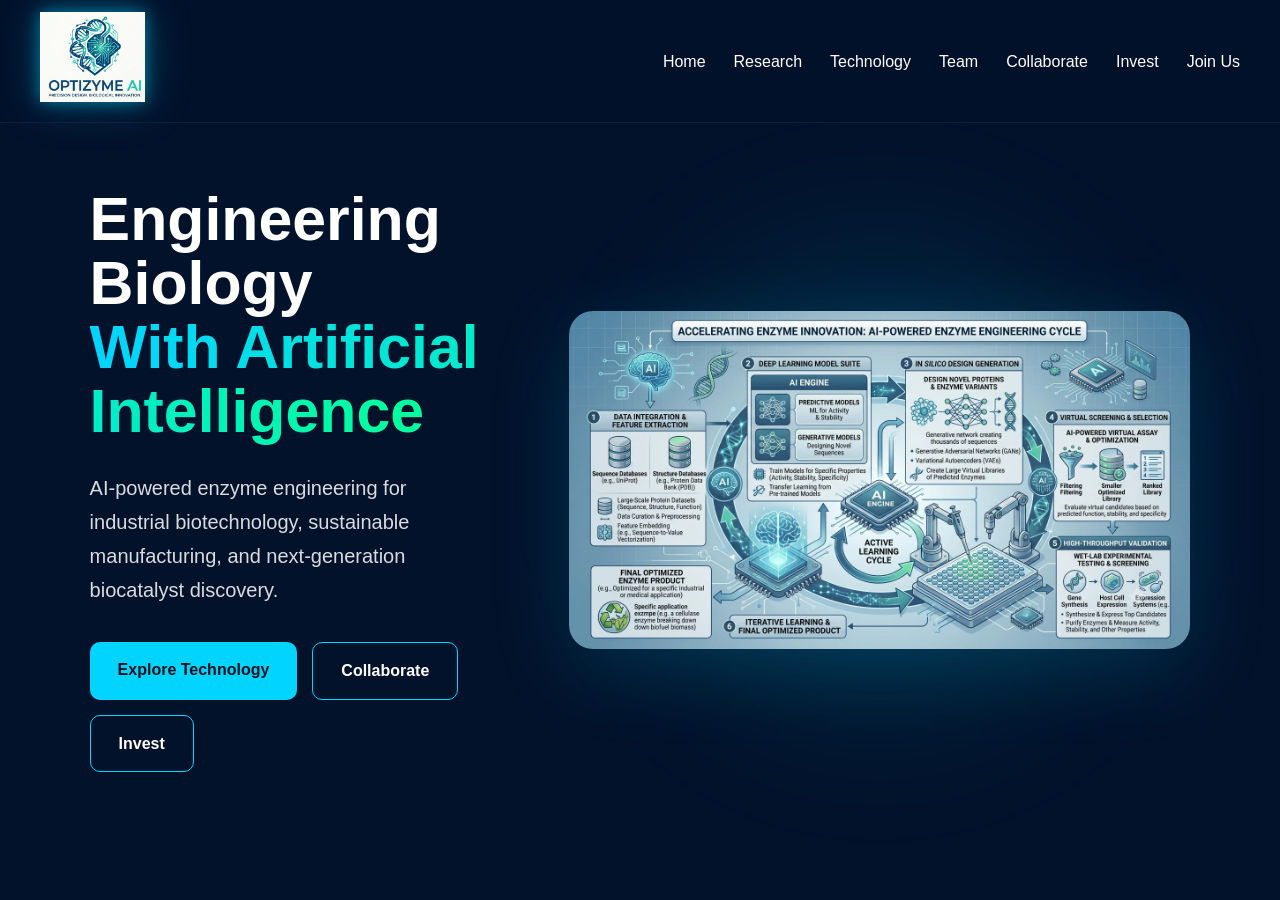
==== commit 3b06d8c8: "Update index.html" ====
--- a/index.html
+++ b/index.html
@@ -11,7 +11,7 @@
 <header>
 <nav>
 <div class="logo">
-<img src="logo.png" alt="OptizymeAI">
+<img src="logo.webp" alt="OptizymeAI">
 </div>
 
 <ul>
